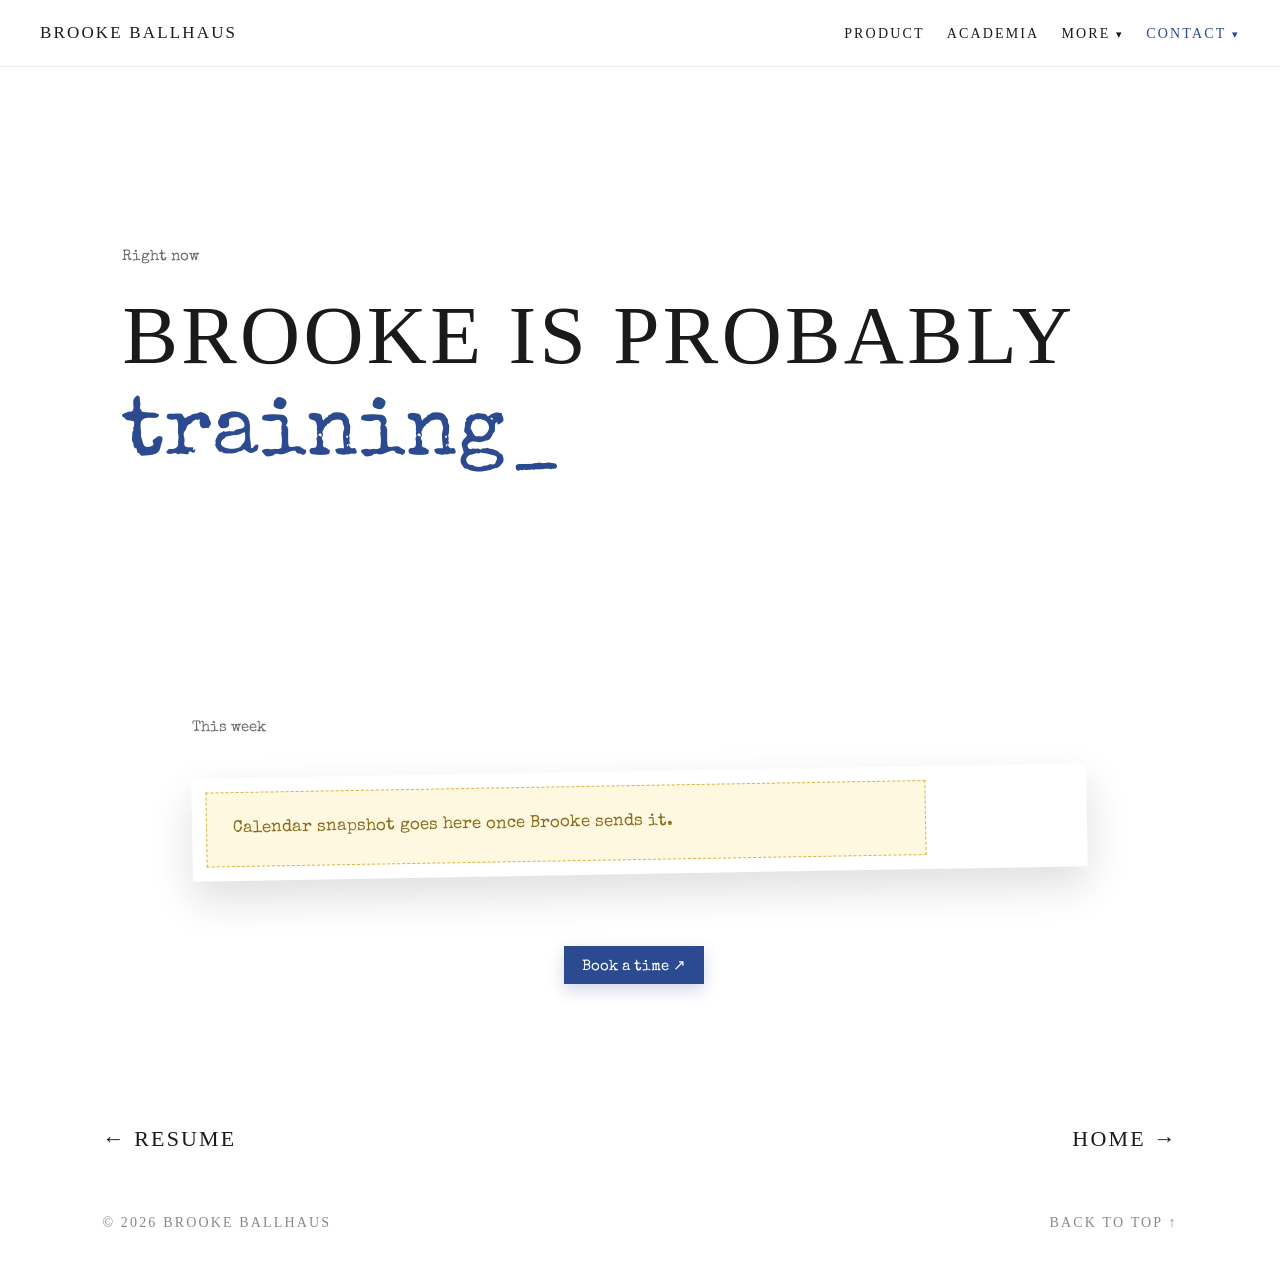
==== public/calendar.html @ f6d1af41 "Resume page in the new style; calendar page with Brooke is probably" ====
<!DOCTYPE html>
<html lang="en">
<head>
<meta charset="utf-8">
<meta name="viewport" content="width=device-width, initial-scale=1">
<title>My Calendar — Brooke Ballhaus</title>
<meta name="description" content="Find a time to meet with Brooke Ballhaus.">
<meta property="og:type" content="website">
<meta property="og:site_name" content="Brooke Ballhaus">
<meta property="og:title" content="My Calendar — Brooke Ballhaus">
<meta property="og:description" content="Find a time to meet with Brooke Ballhaus.">
<meta property="og:url" content="https://brookeballhaus.com/calendar">
<meta property="og:image" content="https://brookeballhaus.com/og-image.jpg">
<meta name="twitter:card" content="summary_large_image">
<link rel="preconnect" href="https://fonts.googleapis.com">
<link rel="preconnect" href="https://fonts.gstatic.com" crossorigin>
<link href="https://fonts.googleapis.com/css2?family=Special+Elite&display=swap" rel="stylesheet">
<link rel="icon" href="/favicon.ico" sizes="48x48">
<link rel="icon" href="/favicon.svg" type="image/svg+xml">
<link rel="apple-touch-icon" href="/apple-touch-icon.png">
<meta name="theme-color" content="#2c4a8f">
<link rel="stylesheet" href="site.css">
</head>
<body>
<header class="top bar"><a class="brand" href="index.html">Brooke Ballhaus</a><nav><a href="products.html">Product</a><a href="research.html">Academia</a><div class="dd"><button type="button" aria-expanded="false">More <span class="car">▾</span></button><div class="menu"><a href="showjumping.html">Showjumping</a><a href="polo.html">Polo</a><a href="triathlon.html">Triathlon</a><a href="thoughts.html">Thoughts</a></div></div><div class="dd"><button type="button" aria-expanded="false" aria-current="page">Contact <span class="car">▾</span></button><div class="menu"><a href="resume.html">Resume</a><a href="index.html#sing">Quick Links</a><a href="index.html#contact">Send a Note</a><a href="calendar.html" aria-current="page">My Calendar</a></div></div></nav></header>
<script>document.querySelectorAll('.top .dd>button').forEach(b=>b.addEventListener('click',e=>{const d=b.parentNode,o=!d.classList.contains('open');document.querySelectorAll('.top .dd.open').forEach(x=>{x.classList.remove('open');x.firstChild.setAttribute('aria-expanded','false')});if(o){d.classList.add('open');b.setAttribute('aria-expanded','true')}e.stopPropagation()}));document.addEventListener('click',()=>document.querySelectorAll('.top .dd.open').forEach(x=>{x.classList.remove('open');x.firstChild.setAttribute('aria-expanded','false')}));document.querySelectorAll('.top .menu a').forEach(a=>a.addEventListener('click',()=>{const d=a.closest('.dd');d&&d.classList.remove('open')}))</script>
<section class="probably"><p class="label">Right now</p><h1>Brooke is probably<br><span class="doing" data-words="training|riding|teaching CS|working on big problems|working on small problems|playing piano|doing yoga|riding her bike|running|swimming|showjumping|playing polo|building Rooted">training</span><span class="caret">_</span></h1></section>
<section class="calwrap"><p class="label">This week</p><figure class="calsnap"><p class="todo">Calendar snapshot goes here once Brooke sends it.</p></figure><p class="cv-dl"><a class="btn" href="mailto:ballhaus@stanford.edu?subject=Finding%20a%20time%20to%20meet">Book a time ↗</a></p></section>
<script>(()=>{const el=document.querySelector('.doing');if(!el)return;const W=el.dataset.words.split('|');let i=0;
if(matchMedia('(prefers-reduced-motion: reduce)').matches)return;
const sleep=t=>new Promise(r=>setTimeout(r,t));
(async()=>{for(;;){await sleep(1600);let w=el.textContent;while(w.length){w=w.slice(0,-1);el.textContent=w;await sleep(35)}i=(i+1)%W.length;const n=W[i];for(let k=1;k<=n.length;k++){el.textContent=n.slice(0,k);await sleep(70)}}})()})()</script>
<nav class="pager"><a href="resume.html">← Resume</a><a href="index.html">Home →</a></nav>
<footer><span>© 2026 Brooke Ballhaus</span><a href="#">Back to top ↑</a></footer>
<script src="page.js"></script>
</body>
</html>
---- public/site.css ----
/* 2026-11-19 redesign: white, Times New Roman, typewriter notes and captions, polaroids */
*{box-sizing:border-box;margin:0}
:root{--ink:#1a1a1a;--muted:#6b6b6b;--accent:#2c4a8f;--type:"Special Elite","Courier New",monospace;--serif:"Times New Roman",Times,serif}
body{background:#fff;color:var(--ink);font:18px/1.55 var(--serif);overflow-x:hidden}
a{color:inherit;text-decoration:none}
img{display:block}
.top{position:fixed;inset:0 0 auto;display:flex;justify-content:space-between;align-items:baseline;gap:24px;padding:22px 40px;z-index:30;background:linear-gradient(#fff 60%,rgba(255,255,255,0));font-size:17px}
.top nav{display:flex;gap:22px;flex-wrap:wrap;justify-content:flex-end}
.top nav a{position:relative}
.top nav a[aria-current]::after,.top nav a:hover::after{content:"";position:absolute;left:0;right:0;bottom:-2px;height:1px;background:currentColor}
.brand{font-size:20px}

/* polaroid */
.pol{background:#fff;padding:12px 12px 46px;box-shadow:0 18px 40px rgba(26,26,26,.18),0 2px 6px rgba(26,26,26,.08);position:relative}
.pol img{width:100%;height:auto;aspect-ratio:4/5;object-fit:cover}
.pol figcaption{position:absolute;left:0;right:0;bottom:14px;text-align:center;font:15px var(--type);color:#333}

/* page hero: the polaroid spins in and the title slams down */
.hero{min-height:88vh;display:grid;grid-template-columns:minmax(220px,340px) 1fr;gap:6vw;align-items:center;padding:120px 8vw 40px}
.hero .pol{width:min(100%,50vh);justify-self:center;transform:translate(-80vw,-20vh) rotate(-720deg) scale(.4);opacity:0}
.hero.go .pol{animation:spin 1.2s cubic-bezier(.2,.75,.25,1) forwards}
@keyframes spin{0%{opacity:1;transform:translate(-80vw,-20vh) rotate(-720deg) scale(.4)}60%{transform:translate(-6vw,4vh) rotate(-60deg) scale(.95)}100%{opacity:1;transform:rotate(var(--r,-4deg))}}
.hero h1{font:400 clamp(64px,10vw,160px)/.92 var(--serif);letter-spacing:-.025em;opacity:0;transform-origin:20% 100%}
.hero.go h1{animation:slam .55s cubic-bezier(.3,1.6,.5,1) 1.05s forwards}
@keyframes slam{0%{opacity:0;transform:translateY(-50vh) scale(2.2)}60%{opacity:1;transform:translateY(0) scale(.95)}80%{transform:scale(1.03)}100%{opacity:1;transform:none}}
.hero .intro{margin-top:26px;max-width:560px;font-size:21px;opacity:0;transition:opacity .8s 1.7s}
.hero.go .intro{opacity:1}
.shake{animation:shake .35s linear}
@keyframes shake{20%{transform:translate(-6px,4px)}40%{transform:translate(5px,-3px)}60%{transform:translate(-3px,2px)}80%{transform:translate(2px,-1px)}}

/* entries: each one tosses its polaroid in as you scroll */
.entries{padding:4vh 8vw 10vh;max-width:1240px;margin:0 auto}
.label{font:15px var(--type);color:var(--muted);text-transform:uppercase;letter-spacing:.08em;margin:10vh 0 4vh}
.entry{display:grid;grid-template-columns:230px 1fr;gap:5vw;align-items:center;padding:6vh 0}
.entry:nth-child(even of .entry){grid-template-columns:1fr 230px}
.entry:nth-child(even of .entry) .pol{order:2}
.entry .pol{will-change:transform}
.entry h2{font:400 clamp(34px,3.6vw,54px)/1.05 var(--serif);margin-bottom:12px}
.entry h2 a:hover{color:var(--accent)}
.entry p{font-size:19px;max-width:620px}
.entry .meta{font:14px var(--type);color:var(--muted);margin-bottom:8px}
.links,.tags{list-style:none;padding:0;display:flex;flex-wrap:wrap;gap:8px 18px;margin-top:14px}
.links a{font:15px var(--type);border-bottom:1px solid currentColor}
.links a:hover{color:var(--accent)}
.tags li{font:13px var(--type);color:var(--muted)}
.tags li::before{content:"#"}
.entry .txt{will-change:transform,opacity}
.plain{padding:0 8vw 6vh;max-width:1240px;margin:0 auto}
.plain ul{list-style:none;padding:0;columns:2;column-gap:5vw}
.plain li{padding:8px 0;break-inside:avoid}
.plain li span{font:13px var(--type);color:var(--muted);margin-left:8px}
.todo{font:17px/1.7 var(--type);color:#8a6d1f;background:#fff8e1;border:1px dashed #d9b44a;padding:22px 26px;max-width:720px}

.pager{display:flex;justify-content:space-between;padding:8vh 8vw 4vh;font-size:22px}
.pager a:hover{color:var(--accent)}
footer{padding:20px 8vw 40px;color:#888;font-size:14px;display:flex;justify-content:space-between}

@media (max-width:760px){
 .top{padding:16px 20px;flex-direction:column;gap:6px}.top nav{gap:14px;justify-content:flex-start;font-size:15px}
 .hero{grid-template-columns:1fr;padding-top:140px}.hero .pol{width:min(70vw,300px)}
 .entry,.entry:nth-child(even of .entry){grid-template-columns:1fr}.entry:nth-child(even of .entry) .pol{order:0}.entry .pol{width:min(70vw,280px)}
 .plain ul{columns:1}}
@media (prefers-reduced-motion:reduce){.hero .pol,.hero h1,.hero .intro{animation:none!important;opacity:1;transform:rotate(-3deg)}.hero h1{transform:none}}

/* 2026-11-19: spaced capitals everywhere (typewriter bits stay as they are) */
body{text-transform:uppercase;letter-spacing:.12em}
.hero h1,.entry h2{letter-spacing:.04em}
.pol figcaption,.label,.meta,.links a,.tags li,.todo{text-transform:none;letter-spacing:normal}
.top{font-size:14px}.top nav{gap:18px}.brand{font-size:17px;white-space:nowrap}
.hero h1{font-size:clamp(52px,7.5vw,120px)}
.entry h2{font-size:clamp(26px,2.6vw,40px)}
.entry p,.hero .intro{font-size:16px}
/* no top bar: just the name in the corner */
.top{right:auto;background:none;padding:22px 40px}
/* graduate coursework laid out like a transcript */
.transcript{max-width:820px;background:#fff;border:1px solid #d8d8d8;box-shadow:0 10px 30px rgba(26,26,26,.06);padding:28px 32px;font:15px/1.5 var(--type);text-transform:none;letter-spacing:normal}
.tx-head{display:flex;flex-direction:column;align-items:center;gap:2px;padding-bottom:16px;margin-bottom:12px;border-bottom:2px solid var(--ink);text-transform:uppercase;letter-spacing:.08em}
.tx-head span:first-child{font-size:18px}
.transcript table{width:100%;border-collapse:collapse}
.transcript th{text-align:left;font-weight:normal;text-transform:uppercase;letter-spacing:.08em;font-size:12px;color:var(--muted);border-bottom:1px solid #bbb;padding:6px 8px}
.transcript td{padding:7px 8px;border-bottom:1px dotted #ccc;vertical-align:top}
.transcript td:first-child{white-space:nowrap;width:120px}
.tx-term{display:flex;justify-content:space-between;align-items:baseline;margin:22px 0 4px}
.tx-term h3{font:15px var(--type);text-transform:uppercase;letter-spacing:.1em;text-align:center;flex:1}
.tx-note{font-size:12px;color:var(--muted);text-transform:uppercase;letter-spacing:.08em}
.transcript td:first-child{width:110px}.transcript .subj{display:inline-block;width:56px}
.transcript td:nth-child(2){width:56px;color:var(--muted)}
.transcript .u{text-align:right;width:64px}
.transcript .instr{display:block;font-size:13px;color:var(--muted);margin-top:2px}
.transcript table{margin-top:6px}.transcript .u{width:110px}
.tx-gap{margin-top:56px}
.transcript td:nth-child(2){width:auto;color:inherit}.transcript td:first-child{width:110px}
.pols .pol{padding:10px 10px 34px}.pols .pol img{aspect-ratio:1/1;object-fit:cover}
/* showjumping: one recap per show, three polaroids fanned beside it */
.shows{padding:4vh 6vw 10vh;max-width:1240px;margin:0 auto}
.show{display:grid;grid-template-columns:1fr 1.1fr;gap:5vw;align-items:center;padding:8vh 0}
.show:nth-child(even) .pols{order:-1}
.show h2{font:400 clamp(26px,2.6vw,40px)/1.1 var(--serif);letter-spacing:.04em;margin-bottom:6px}
.show .meta{font:14px var(--type);color:var(--muted);margin-bottom:8px;text-transform:none;letter-spacing:normal}
.show .with{font:15px var(--type);text-transform:none;letter-spacing:normal;color:var(--muted);margin-bottom:14px}
.show .results{list-style:none;margin:0 0 16px;padding:0}
.show .results li{padding:6px 0 6px 26px;position:relative;font-size:16px;border-bottom:1px dotted #ccc}
.show .results li:before{content:"";position:absolute;left:4px;top:13px;width:9px;height:9px;border-radius:50%;background:var(--accent)}
.show p{font-size:16px;max-width:560px}
.show .src{margin-top:12px;font-size:13px;color:var(--muted)}
.show .src a,.shows .more a{color:var(--accent)}
.pols{position:relative;height:clamp(300px,34vw,440px)}
.pols .pol{position:absolute;width:50%;padding:10px 10px 34px;will-change:transform}
.pols .pol img{width:100%;height:auto;aspect-ratio:1/1;object-fit:cover;display:block}
.pols .pol:nth-child(1){left:0;top:8%;z-index:1}
.pols .pol:nth-child(2){left:25%;top:0;z-index:2}
.pols .pol:nth-child(3){left:50%;top:16%;z-index:3}
.shows .more{text-align:center;margin-top:4vh}
@media(max-width:800px){.show{grid-template-columns:1fr}.show:nth-child(even) .pols{order:0}.pols{height:62vw}}
/* showjumping v2: photos sit side by side under the recap, no overlap */
.show{grid-template-columns:1fr;gap:4vh}
.show:nth-child(even) .pols{order:0}
.pols{height:auto;display:grid;grid-template-columns:repeat(3,1fr);gap:clamp(16px,3vw,40px);align-items:start}
.pols .pol{position:relative;width:auto;left:auto!important;top:auto!important}
.pols .pol:nth-child(2){margin-top:18px}
@media(max-width:800px){.pols{height:auto;gap:12px}.pols .pol{padding:6px 6px 22px}.pols .pol:nth-child(2){margin-top:8px}}
/* showjumping: Stanford IHSA season block */
.ihsa{max-width:820px;margin:4vh 0 6vh;background:#fff;border:1px solid #d8d8d8;box-shadow:0 10px 30px rgba(26,26,26,.06);padding:28px 32px}
.ihsa .label{margin-bottom:8px}
.ihsa-intro{font-size:16px;margin-bottom:14px}
.ihsa-list{list-style:none;margin:0;padding:0}
.ihsa-list li{display:grid;grid-template-columns:150px 1fr;gap:16px;padding:12px 0;border-bottom:1px dotted #ccc}
.ihsa-list .when{font:14px var(--type);color:var(--muted);text-transform:none;letter-spacing:normal}
.ihsa-list b{display:block;font-weight:400;font-size:17px;margin-bottom:2px}
.ihsa-list .what{font-size:15px}
.ihsa .src{margin-top:12px;font-size:13px}.ihsa .src a{color:var(--accent)}
@media(max-width:700px){.ihsa{padding:20px}.ihsa-list li{grid-template-columns:1fr;gap:4px}}
.ihsa .label{margin-top:0}
.ihsa{margin:10vh auto 6vh}
.ihsa{max-width:1100px}
.ihsa-list{max-width:760px}
.ihsa-pols{grid-template-columns:repeat(5,1fr);gap:clamp(10px,2vw,24px);margin-top:28px}
.ihsa-pols .pol{padding:8px 8px 26px}
.ihsa-pols .pol img{aspect-ratio:4/5}
@media(max-width:800px){.ihsa-pols{grid-template-columns:repeat(2,1fr)}}
.ihsa-pols .pol{transform:rotate(var(--r))}
.ihsa-pols .pol:nth-child(1) img{object-position:62% 50%}.ihsa-pols .pol:nth-child(2) img{object-position:35% 50%}
.ihsa-title{font:400 clamp(24px,2.4vw,36px)/1.15 var(--serif);letter-spacing:.04em;margin:0 0 16px;max-width:900px}
/* triathlon: race card with results and splits */
.race{max-width:980px;margin:4vh auto 8vh;background:#fff;border:1px solid #d8d8d8;box-shadow:0 10px 30px rgba(26,26,26,.06);padding:32px 36px}
.race h2{font:400 clamp(26px,2.6vw,40px)/1.1 var(--serif);letter-spacing:.04em;margin:4px 0 6px}
.race .meta,.race .with{font:14px var(--type);color:var(--muted);text-transform:none;letter-spacing:normal}
.race .with{margin-bottom:18px}
.race-grid{display:grid;grid-template-columns:1fr 1.2fr;gap:4vw;align-items:start}
.race .results{list-style:none;margin:0;padding:0}
.race .results li{padding:8px 0 8px 26px;position:relative;font-size:17px;border-bottom:1px dotted #ccc}
.race .results li:before{content:"";position:absolute;left:4px;top:15px;width:9px;height:9px;border-radius:50%;background:var(--accent)}
.splits{width:100%;border-collapse:collapse;font:15px var(--type);text-transform:none;letter-spacing:normal}
.splits td{padding:8px 6px;border-bottom:1px dotted #ccc}
.splits td:first-child{text-transform:uppercase;letter-spacing:.08em;font-family:var(--serif)}
.splits .t{text-align:right;font-variant-numeric:tabular-nums}
.splits .n{color:var(--muted);text-align:right;font-size:13px}
.splits .tot td{border-top:2px solid var(--ink);border-bottom:none;font-size:17px}
@media(max-width:760px){.race{padding:22px}.race-grid{grid-template-columns:1fr}}
/* triathlon: the path to upcoming races */
.tpath{max-width:980px;margin:2vh auto 2vh;padding:0 6vw}
.tpath ol{list-style:none;margin:18px 0 0;padding:0;display:grid;grid-template-columns:repeat(3,1fr);position:relative}
.tpath ol:before{content:"";position:absolute;left:calc(100%/6);right:calc(100%/6);top:11px;border-top:3px dashed var(--accent);opacity:.55}
.tpath li{position:relative;text-align:center;padding:0 10px}
.tpath .dot{display:block;width:24px;height:24px;margin:0 auto 14px;border-radius:50%;border:3px solid var(--accent);background:#fff;position:relative;z-index:1}
.tpath .done .dot{background:var(--accent)}
.tpath .next .dot{animation:tpulse 2.4s ease-in-out infinite}
.tpath li:nth-child(3) .dot{animation-delay:.6s}
@keyframes tpulse{0%,100%{box-shadow:0 0 0 0 rgba(44,74,143,.35)}50%{box-shadow:0 0 0 10px rgba(44,74,143,0)}}
.tpath .when{display:block;font:13px var(--type);color:var(--muted);text-transform:none;letter-spacing:normal;margin-bottom:4px}
.tpath b{display:block;font-weight:400;font-size:17px;margin-bottom:4px}
.tpath .d{display:block;font:13px var(--type);color:var(--muted);text-transform:none;letter-spacing:normal}
@media(max-width:700px){.tpath ol{grid-template-columns:1fr;gap:26px}.tpath ol:before{left:11px;right:auto;top:12px;bottom:12px;border-top:none;border-left:3px dashed var(--accent)}.tpath li{text-align:left;padding-left:42px}.tpath .dot{position:absolute;left:0;top:0;margin:0}}
@media(prefers-reduced-motion:reduce){.tpath .next .dot{animation:none}}
@media(max-width:700px){.tpath ol:before{bottom:auto;height:calc(100% - 60px)}}
.race-pols{margin-top:30px}
.race-pols .pol{transform:rotate(var(--r));padding:10px 10px 38px}
.race-pols .pol figcaption{bottom:10px}
.race-pols .pol{padding:10px 10px 30px}
/* header bar: white, full width, nav on the right */
.top.bar{right:0;left:0;background:#fff;box-shadow:0 1px 0 rgba(26,26,26,.08);padding:20px 40px;align-items:baseline}
.top.bar nav{display:flex;gap:22px;flex-wrap:wrap;justify-content:flex-end;font-size:14px}
.top.bar nav a:hover,.top.bar nav a[aria-current]{color:var(--accent)}
@media(max-width:760px){.top.bar{padding:14px 18px;flex-direction:column;gap:6px}.top.bar nav{gap:12px;justify-content:flex-start;font-size:12px}}

/* header dropdowns */
.top.bar nav{display:flex;align-items:baseline}
.top .dd{position:relative}
.top .dd>button{font:inherit;color:inherit;text-transform:inherit;letter-spacing:inherit;background:none;border:0;padding:0;cursor:pointer}
.top .dd>button .car{font-size:.8em}
.top .dd>button:hover,.top .dd>button[aria-current]{color:var(--accent)}
.top .menu{display:none;position:absolute;right:-14px;top:100%;padding:14px 0 8px;min-width:180px;background:#fff;box-shadow:0 14px 30px rgba(26,26,26,.12);border:1px solid rgba(26,26,26,.08);z-index:40}
.top .menu a{display:block;padding:8px 18px;white-space:nowrap}
.top .menu a:hover,.top .menu a[aria-current]{color:var(--accent)}
.top .menu a::after{display:none!important}
@media(hover:hover){.top .dd:hover .menu{display:block}}
.top .dd.open .menu,.top .dd:focus-within .menu{display:block}
@media(max-width:760px){.top .menu{left:-10px;right:auto}}
/* 2026-11-19: resume page in the new style */
.btn{display:inline-block;font:15px var(--type);text-transform:none;letter-spacing:normal;background:var(--accent);color:#fff;padding:10px 18px;margin:0 12px 12px 0;box-shadow:0 6px 16px rgba(44,74,143,.22);transition:transform .15s}
.btn:hover{transform:translateY(-2px) rotate(-1deg)}
.btn.ghost{background:#fff;color:var(--accent);border:1px solid var(--accent);box-shadow:none}
.cv-cta{display:block;margin-top:26px}
.cvwrap{padding:0 8vw 6vh;max-width:1100px;margin:0 auto}
.cv-row{display:grid;grid-template-columns:170px 1fr;gap:4vw;padding:26px 0;border-top:1px dotted #ccc}
.cv-when{font:14px/1.5 var(--type);color:var(--muted);text-transform:none;letter-spacing:normal}
.cv-row h3{font:400 22px/1.2 var(--serif);letter-spacing:.06em}
.cv-row h3 a:hover{color:var(--accent)}
.cv-role{font:15px var(--type);color:var(--accent);text-transform:none;letter-spacing:normal;margin:4px 0 10px}
.cv-row ul{padding-left:18px}
.cv-row li,.cv-row div>p:not(.cv-role){text-transform:none;letter-spacing:normal;font-size:17px;line-height:1.55;margin:4px 0;max-width:720px}
.cv-row b{font-weight:400;color:var(--accent)}
.cv-skills{display:grid;grid-template-columns:170px 1fr;gap:14px 4vw}
.cv-skills dt{font:14px var(--type);color:var(--muted);text-transform:none;letter-spacing:normal}
.cv-skills dd{margin:0;text-transform:none;letter-spacing:normal;font-size:17px}
.cv-dl{margin-top:8vh;text-align:center}
@media(max-width:760px){.cv-row,.cv-skills{grid-template-columns:1fr;gap:6px}}
/* calendar page */
.probably{min-height:70vh;display:flex;flex-direction:column;justify-content:center;padding:140px 8vw 40px;max-width:1240px;margin:0 auto}
.probably .label{margin:0 0 3vh}
.probably h1{font:400 clamp(40px,6.5vw,104px)/1.08 var(--serif);letter-spacing:.04em}
.probably .doing{font-family:var(--type);text-transform:none;letter-spacing:0;color:var(--accent)}
.probably .caret{font-family:var(--type);color:var(--accent);animation:blink 1s steps(1) infinite}
@keyframes blink{50%{opacity:0}}
.calwrap{padding:0 8vw 6vh;max-width:1100px;margin:0 auto}
.calsnap{background:#fff;padding:14px;box-shadow:0 18px 40px rgba(26,26,26,.14);transform:rotate(-1deg)}
.calsnap img{width:100%;height:auto}
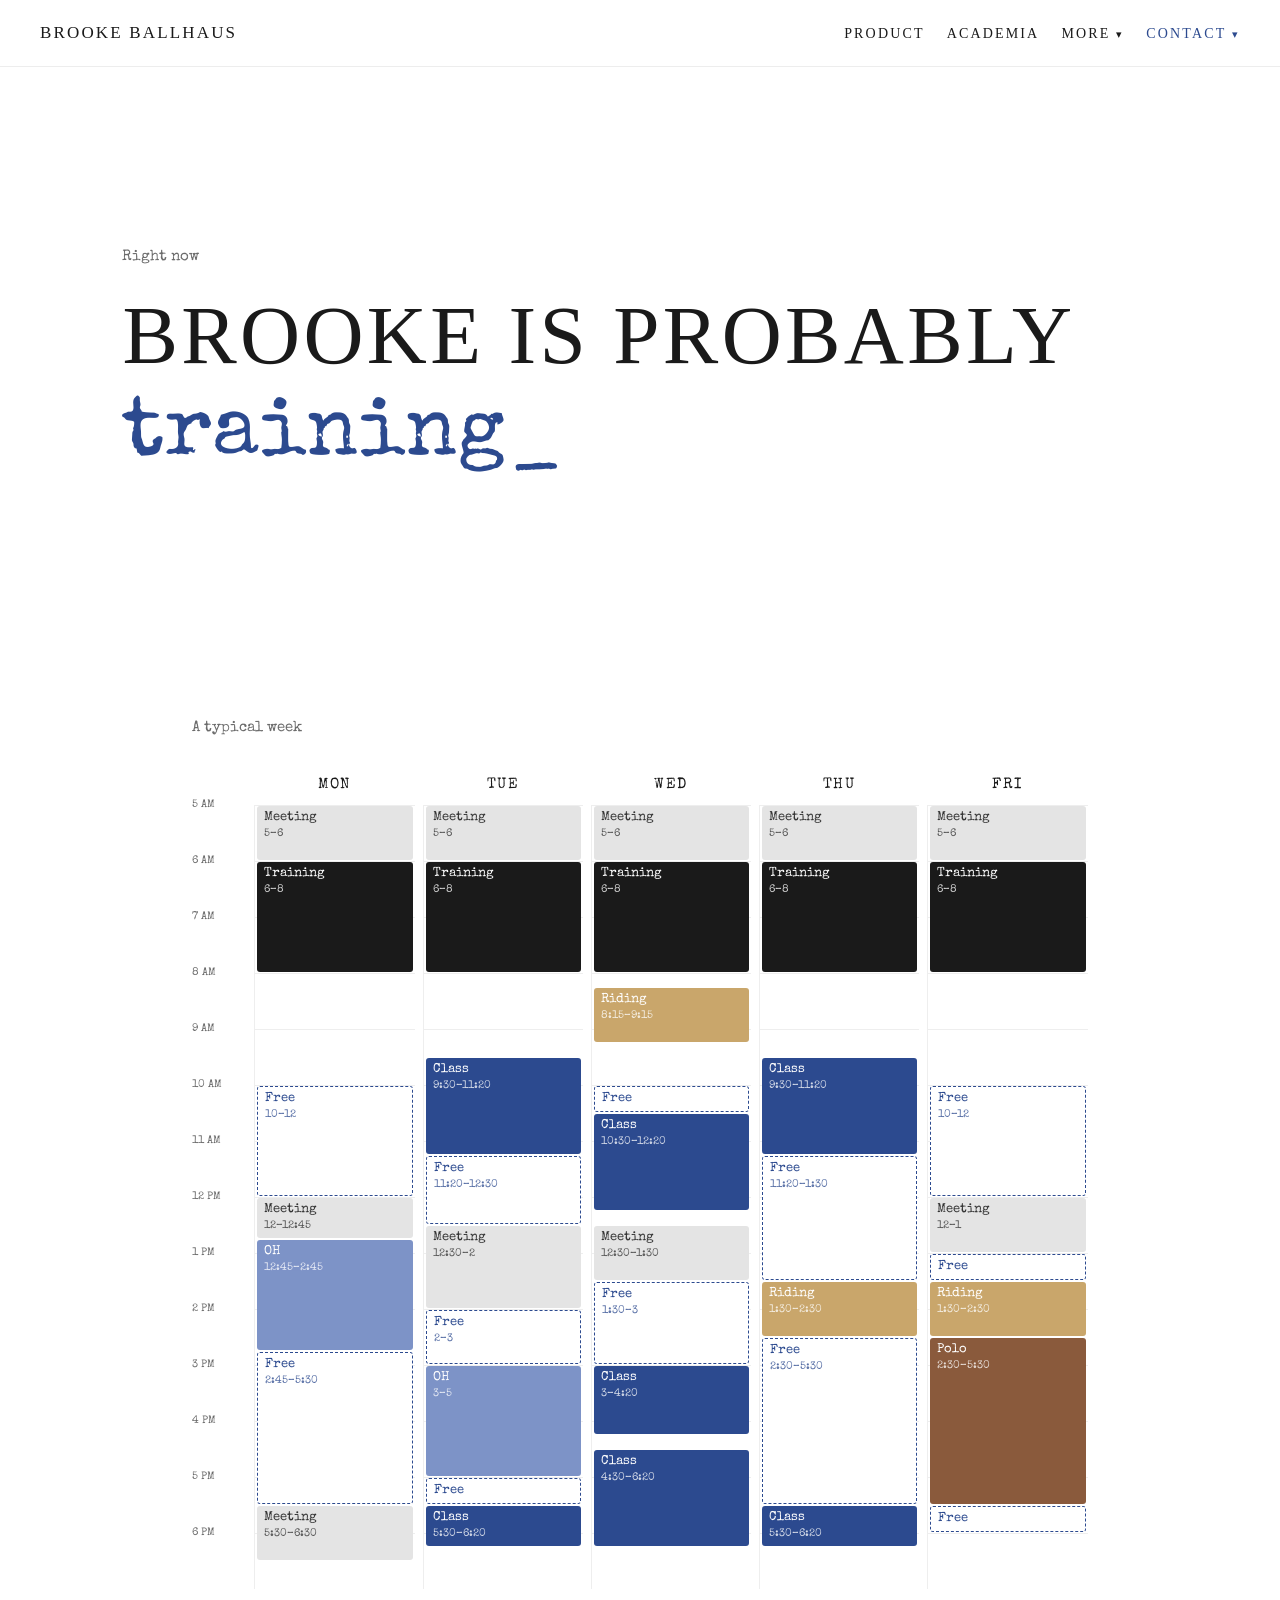
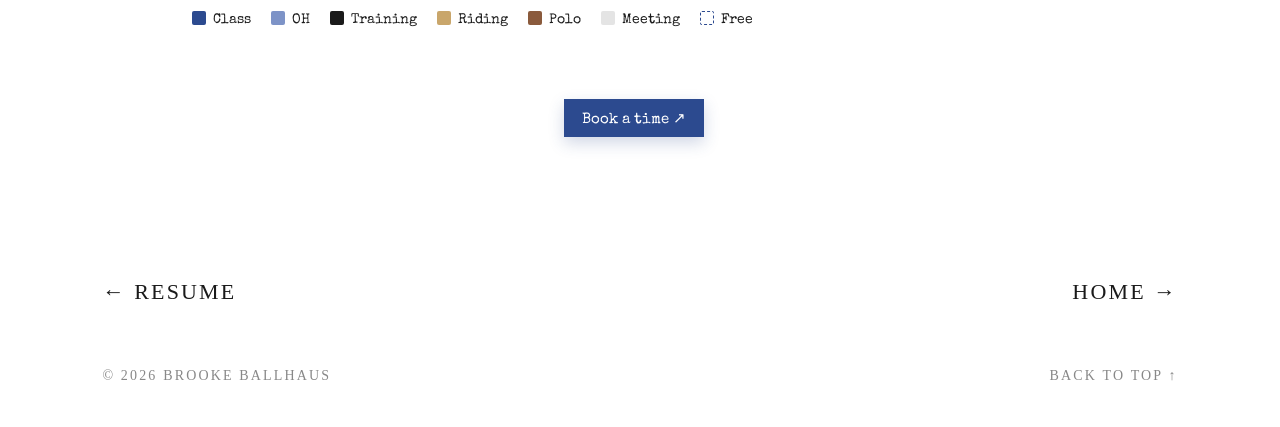
==== commit 0161ada0: "Calendar: typical week grid" ====
--- a/public/calendar.html
+++ b/public/calendar.html
@@ -25,7 +25,7 @@
 <header class="top bar"><a class="brand" href="index.html">Brooke Ballhaus</a><nav><a href="products.html">Product</a><a href="research.html">Academia</a><div class="dd"><button type="button" aria-expanded="false">More <span class="car">▾</span></button><div class="menu"><a href="showjumping.html">Showjumping</a><a href="polo.html">Polo</a><a href="triathlon.html">Triathlon</a><a href="thoughts.html">Thoughts</a></div></div><div class="dd"><button type="button" aria-expanded="false" aria-current="page">Contact <span class="car">▾</span></button><div class="menu"><a href="resume.html">Resume</a><a href="index.html#sing">Quick Links</a><a href="index.html#contact">Send a Note</a><a href="calendar.html" aria-current="page">My Calendar</a></div></div></nav></header>
 <script>document.querySelectorAll('.top .dd>button').forEach(b=>b.addEventListener('click',e=>{const d=b.parentNode,o=!d.classList.contains('open');document.querySelectorAll('.top .dd.open').forEach(x=>{x.classList.remove('open');x.firstChild.setAttribute('aria-expanded','false')});if(o){d.classList.add('open');b.setAttribute('aria-expanded','true')}e.stopPropagation()}));document.addEventListener('click',()=>document.querySelectorAll('.top .dd.open').forEach(x=>{x.classList.remove('open');x.firstChild.setAttribute('aria-expanded','false')}));document.querySelectorAll('.top .menu a').forEach(a=>a.addEventListener('click',()=>{const d=a.closest('.dd');d&&d.classList.remove('open')}))</script>
 <section class="probably"><p class="label">Right now</p><h1>Brooke is probably<br><span class="doing" data-words="training|riding|teaching CS|working on big problems|working on small problems|playing piano|doing yoga|riding her bike|running|swimming|showjumping|playing polo|building Rooted">training</span><span class="caret">_</span></h1></section>
-<section class="calwrap"><p class="label">This week</p><figure class="calsnap"><p class="todo">Calendar snapshot goes here once Brooke sends it.</p></figure><p class="cv-dl"><a class="btn" href="mailto:ballhaus@stanford.edu?subject=Finding%20a%20time%20to%20meet">Book a time ↗</a></p></section>
+<section class="calwrap"><p class="label">A typical week</p><div class="wk" style="--rows:56"><div class="wk-hrs"><span style="grid-row:1">5 AM</span><span style="grid-row:5">6 AM</span><span style="grid-row:9">7 AM</span><span style="grid-row:13">8 AM</span><span style="grid-row:17">9 AM</span><span style="grid-row:21">10 AM</span><span style="grid-row:25">11 AM</span><span style="grid-row:29">12 PM</span><span style="grid-row:33">1 PM</span><span style="grid-row:37">2 PM</span><span style="grid-row:41">3 PM</span><span style="grid-row:45">4 PM</span><span style="grid-row:49">5 PM</span><span style="grid-row:53">6 PM</span></div><div class="wk-day"><p class="wk-dn">Mon</p><div class="wk-col"><div class="ev ev-meeting" style="grid-row:1/5"><b>Meeting</b><span>5–6</span></div><div class="ev ev-training" style="grid-row:5/13"><b>Training</b><span>6–8</span></div><div class="ev ev-free" style="grid-row:21/29"><b>Free</b><span>10–12</span></div><div class="ev ev-meeting" style="grid-row:29/32"><b>Meeting</b><span>12–12:45</span></div><div class="ev ev-oh" style="grid-row:32/40"><b>OH</b><span>12:45–2:45</span></div><div class="ev ev-free" style="grid-row:40/51"><b>Free</b><span>2:45–5:30</span></div><div class="ev ev-meeting" style="grid-row:51/55"><b>Meeting</b><span>5:30–6:30</span></div></div></div><div class="wk-day"><p class="wk-dn">Tue</p><div class="wk-col"><div class="ev ev-meeting" style="grid-row:1/5"><b>Meeting</b><span>5–6</span></div><div class="ev ev-training" style="grid-row:5/13"><b>Training</b><span>6–8</span></div><div class="ev ev-class" style="grid-row:19/26"><b>Class</b><span>9:30–11:20</span></div><div class="ev ev-free" style="grid-row:26/31"><b>Free</b><span>11:20–12:30</span></div><div class="ev ev-meeting" style="grid-row:31/37"><b>Meeting</b><span>12:30–2</span></div><div class="ev ev-free" style="grid-row:37/41"><b>Free</b><span>2–3</span></div><div class="ev ev-oh" style="grid-row:41/49"><b>OH</b><span>3–5</span></div><div class="ev ev-free short" style="grid-row:49/51"><b>Free</b><span>5–5:30</span></div><div class="ev ev-class" style="grid-row:51/54"><b>Class</b><span>5:30–6:20</span></div></div></div><div class="wk-day"><p class="wk-dn">Wed</p><div class="wk-col"><div class="ev ev-meeting" style="grid-row:1/5"><b>Meeting</b><span>5–6</span></div><div class="ev ev-training" style="grid-row:5/13"><b>Training</b><span>6–8</span></div><div class="ev ev-riding" style="grid-row:14/18"><b>Riding</b><span>8:15–9:15</span></div><div class="ev ev-free short" style="grid-row:21/23"><b>Free</b><span>10–10:30</span></div><div class="ev ev-class" style="grid-row:23/30"><b>Class</b><span>10:30–12:20</span></div><div class="ev ev-meeting" style="grid-row:31/35"><b>Meeting</b><span>12:30–1:30</span></div><div class="ev ev-free" style="grid-row:35/41"><b>Free</b><span>1:30–3</span></div><div class="ev ev-class" style="grid-row:41/46"><b>Class</b><span>3–4:20</span></div><div class="ev ev-class" style="grid-row:47/54"><b>Class</b><span>4:30–6:20</span></div></div></div><div class="wk-day"><p class="wk-dn">Thu</p><div class="wk-col"><div class="ev ev-meeting" style="grid-row:1/5"><b>Meeting</b><span>5–6</span></div><div class="ev ev-training" style="grid-row:5/13"><b>Training</b><span>6–8</span></div><div class="ev ev-class" style="grid-row:19/26"><b>Class</b><span>9:30–11:20</span></div><div class="ev ev-free" style="grid-row:26/35"><b>Free</b><span>11:20–1:30</span></div><div class="ev ev-riding" style="grid-row:35/39"><b>Riding</b><span>1:30–2:30</span></div><div class="ev ev-free" style="grid-row:39/51"><b>Free</b><span>2:30–5:30</span></div><div class="ev ev-class" style="grid-row:51/54"><b>Class</b><span>5:30–6:20</span></div></div></div><div class="wk-day"><p class="wk-dn">Fri</p><div class="wk-col"><div class="ev ev-meeting" style="grid-row:1/5"><b>Meeting</b><span>5–6</span></div><div class="ev ev-training" style="grid-row:5/13"><b>Training</b><span>6–8</span></div><div class="ev ev-free" style="grid-row:21/29"><b>Free</b><span>10–12</span></div><div class="ev ev-meeting" style="grid-row:29/33"><b>Meeting</b><span>12–1</span></div><div class="ev ev-free short" style="grid-row:33/35"><b>Free</b><span>1–1:30</span></div><div class="ev ev-riding" style="grid-row:35/39"><b>Riding</b><span>1:30–2:30</span></div><div class="ev ev-polo" style="grid-row:39/51"><b>Polo</b><span>2:30–5:30</span></div><div class="ev ev-free short" style="grid-row:51/53"><b>Free</b><span>5:30–6</span></div></div></div></div><ul class="wk-key"><li><i class="ev-class"></i>Class</li><li><i class="ev-oh"></i>OH</li><li><i class="ev-training"></i>Training</li><li><i class="ev-riding"></i>Riding</li><li><i class="ev-polo"></i>Polo</li><li><i class="ev-meeting"></i>Meeting</li><li><i class="ev-free"></i>Free</li></ul><p class="cv-dl"><a class="btn" href="mailto:ballhaus@stanford.edu?subject=Finding%20a%20time%20to%20meet">Book a time ↗</a></p></section>
 <script>(()=>{const el=document.querySelector('.doing');if(!el)return;const W=el.dataset.words.split('|');let i=0;
 if(matchMedia('(prefers-reduced-motion: reduce)').matches)return;
 const sleep=t=>new Promise(r=>setTimeout(r,t));
--- a/public/site.css
+++ b/public/site.css
@@ -225,3 +225,23 @@
 .calwrap{padding:0 8vw 6vh;max-width:1100px;margin:0 auto}
 .calsnap{background:#fff;padding:14px;box-shadow:0 18px 40px rgba(26,26,26,.14);transform:rotate(-1deg)}
 .calsnap img{width:100%;height:auto}
+/* calendar week grid */
+.wk{display:grid;grid-template-columns:54px repeat(5,1fr);gap:0 8px;text-transform:none;letter-spacing:normal}
+.wk-hrs{display:grid;grid-template-rows:repeat(var(--rows),14px);padding-top:34px;font:11px var(--type);color:var(--muted)}
+.wk-hrs span{transform:translateY(-6px)}
+.wk-dn{font:15px var(--type);text-align:center;height:34px;line-height:28px;text-transform:uppercase;letter-spacing:.1em}
+.wk-col{display:grid;grid-template-rows:repeat(var(--rows),14px);background:repeating-linear-gradient(#fff 0 55px,#eee 55px 56px);border-left:1px solid #eee}
+.ev{margin:1px 2px;padding:4px 7px;overflow:hidden;font:12px/1.3 var(--type);border-radius:3px;display:flex;flex-direction:column}
+.ev b{font-weight:400;font-size:13px}.ev span{opacity:.8;font-size:11px}
+.ev-class{background:var(--accent);color:#fff}
+.ev-oh{background:#7d93c7;color:#fff}
+.ev-training{background:#1a1a1a;color:#fff}
+.ev-riding{background:#c9a66b;color:#fff}
+.ev-polo{background:#8a5a3c;color:#fff}
+.ev-meeting{background:#e4e4e4;color:#333}
+.ev-free{background:#fff;color:var(--accent);border:1.5px dashed var(--accent)}
+.wk-key{list-style:none;padding:0;display:flex;flex-wrap:wrap;gap:8px 20px;margin-top:22px;font:14px var(--type);text-transform:none;letter-spacing:normal}
+.wk-key i{display:inline-block;width:14px;height:14px;margin-right:7px;vertical-align:-2px;border-radius:2px}
+@media(max-width:760px){.wk{grid-template-columns:34px repeat(5,1fr);gap:0 3px}.ev{padding:2px 3px}.ev span{display:none}.ev b{font-size:10px}}
+.wk-col{background:linear-gradient(#eee 1px,transparent 1px) 0 0/100% 56px}
+.ev.short{flex-direction:row;gap:6px;align-items:center;padding-top:1px;padding-bottom:1px}.ev.short span{display:none}
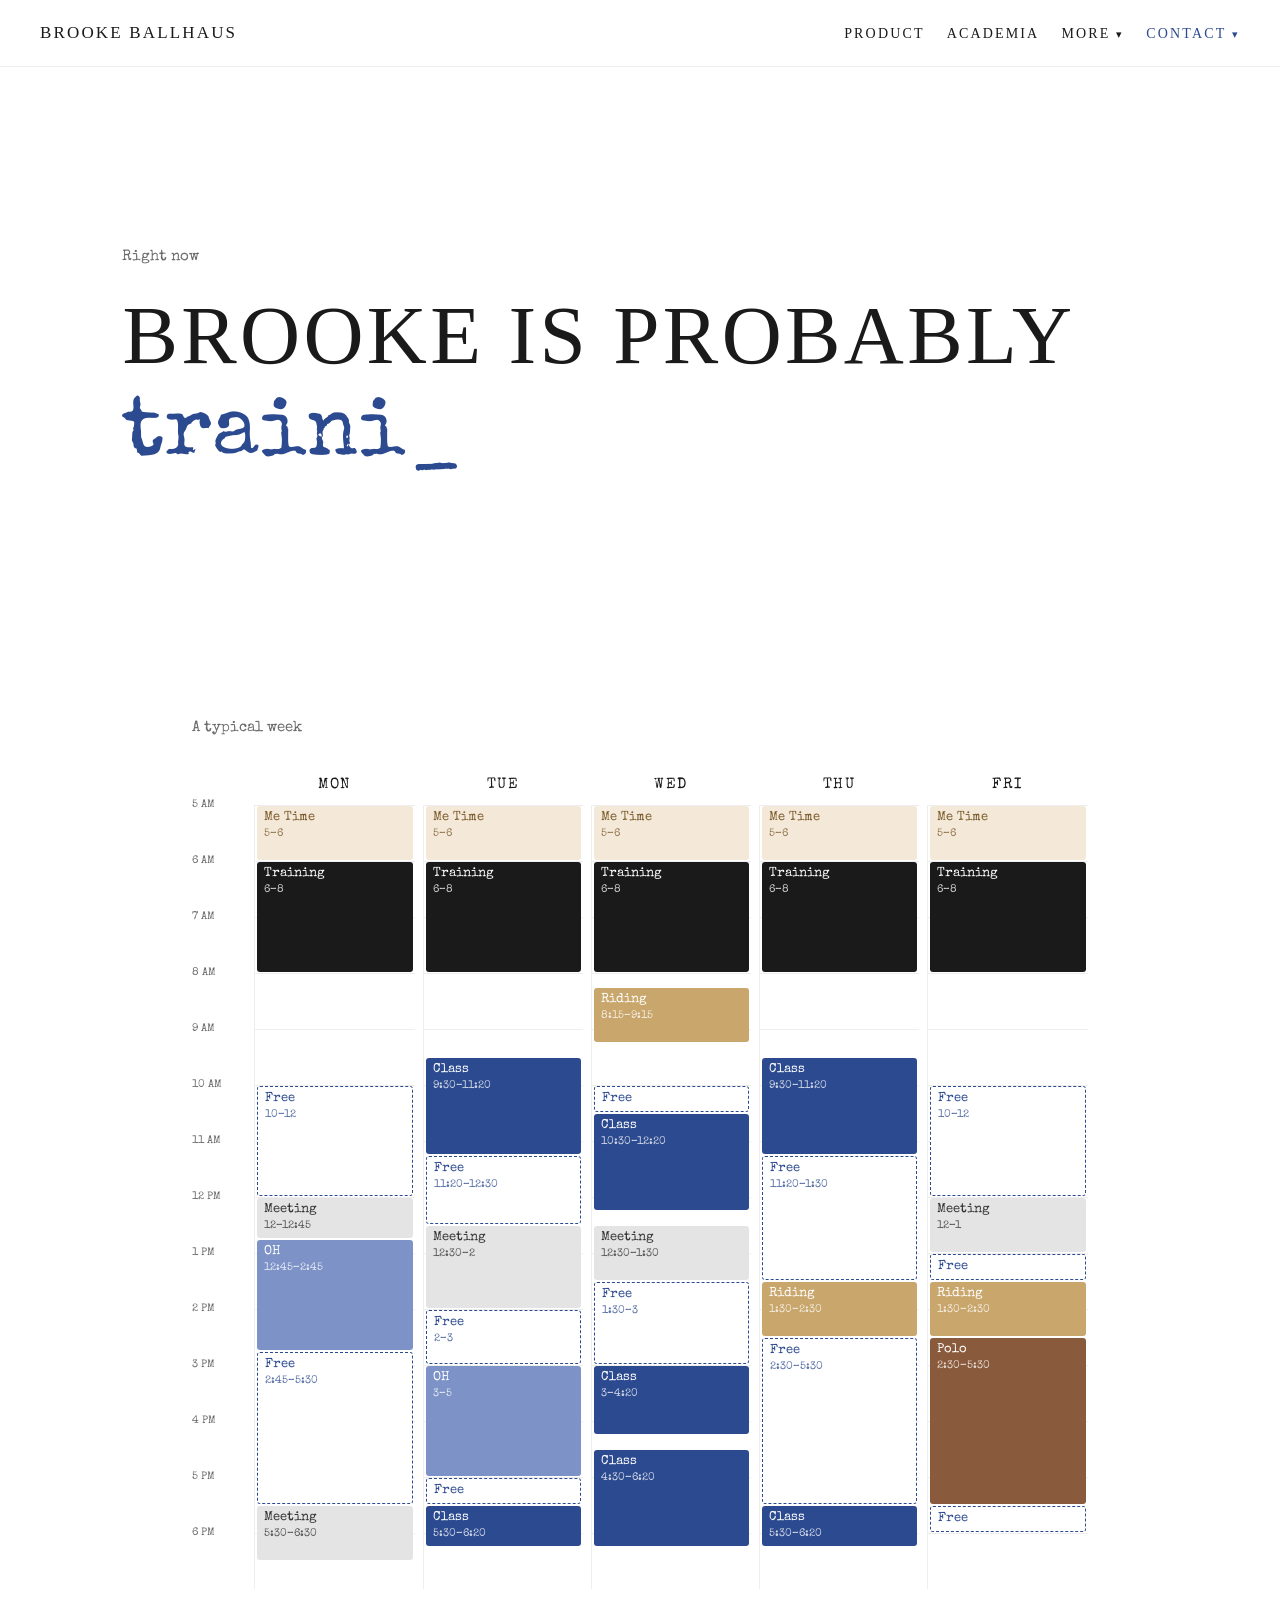
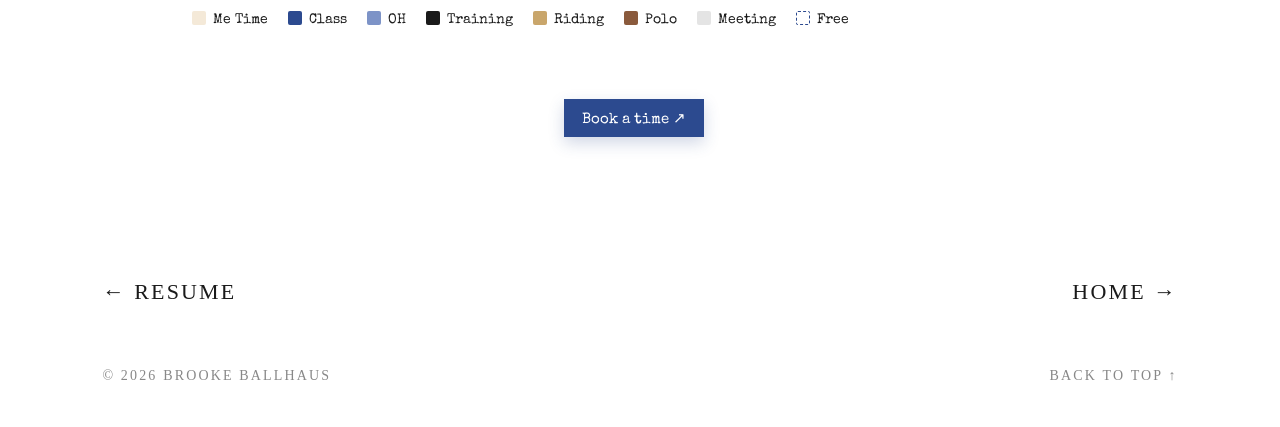
==== commit 8c41d047: "Calendar: Me Time block" ====
--- a/public/calendar.html
+++ b/public/calendar.html
@@ -25,7 +25,7 @@
 <header class="top bar"><a class="brand" href="index.html">Brooke Ballhaus</a><nav><a href="products.html">Product</a><a href="research.html">Academia</a><div class="dd"><button type="button" aria-expanded="false">More <span class="car">▾</span></button><div class="menu"><a href="showjumping.html">Showjumping</a><a href="polo.html">Polo</a><a href="triathlon.html">Triathlon</a><a href="thoughts.html">Thoughts</a></div></div><div class="dd"><button type="button" aria-expanded="false" aria-current="page">Contact <span class="car">▾</span></button><div class="menu"><a href="resume.html">Resume</a><a href="index.html#sing">Quick Links</a><a href="index.html#contact">Send a Note</a><a href="calendar.html" aria-current="page">My Calendar</a></div></div></nav></header>
 <script>document.querySelectorAll('.top .dd>button').forEach(b=>b.addEventListener('click',e=>{const d=b.parentNode,o=!d.classList.contains('open');document.querySelectorAll('.top .dd.open').forEach(x=>{x.classList.remove('open');x.firstChild.setAttribute('aria-expanded','false')});if(o){d.classList.add('open');b.setAttribute('aria-expanded','true')}e.stopPropagation()}));document.addEventListener('click',()=>document.querySelectorAll('.top .dd.open').forEach(x=>{x.classList.remove('open');x.firstChild.setAttribute('aria-expanded','false')}));document.querySelectorAll('.top .menu a').forEach(a=>a.addEventListener('click',()=>{const d=a.closest('.dd');d&&d.classList.remove('open')}))</script>
 <section class="probably"><p class="label">Right now</p><h1>Brooke is probably<br><span class="doing" data-words="training|riding|teaching CS|working on big problems|working on small problems|playing piano|doing yoga|riding her bike|running|swimming|showjumping|playing polo|building Rooted">training</span><span class="caret">_</span></h1></section>
-<section class="calwrap"><p class="label">A typical week</p><div class="wk" style="--rows:56"><div class="wk-hrs"><span style="grid-row:1">5 AM</span><span style="grid-row:5">6 AM</span><span style="grid-row:9">7 AM</span><span style="grid-row:13">8 AM</span><span style="grid-row:17">9 AM</span><span style="grid-row:21">10 AM</span><span style="grid-row:25">11 AM</span><span style="grid-row:29">12 PM</span><span style="grid-row:33">1 PM</span><span style="grid-row:37">2 PM</span><span style="grid-row:41">3 PM</span><span style="grid-row:45">4 PM</span><span style="grid-row:49">5 PM</span><span style="grid-row:53">6 PM</span></div><div class="wk-day"><p class="wk-dn">Mon</p><div class="wk-col"><div class="ev ev-meeting" style="grid-row:1/5"><b>Meeting</b><span>5–6</span></div><div class="ev ev-training" style="grid-row:5/13"><b>Training</b><span>6–8</span></div><div class="ev ev-free" style="grid-row:21/29"><b>Free</b><span>10–12</span></div><div class="ev ev-meeting" style="grid-row:29/32"><b>Meeting</b><span>12–12:45</span></div><div class="ev ev-oh" style="grid-row:32/40"><b>OH</b><span>12:45–2:45</span></div><div class="ev ev-free" style="grid-row:40/51"><b>Free</b><span>2:45–5:30</span></div><div class="ev ev-meeting" style="grid-row:51/55"><b>Meeting</b><span>5:30–6:30</span></div></div></div><div class="wk-day"><p class="wk-dn">Tue</p><div class="wk-col"><div class="ev ev-meeting" style="grid-row:1/5"><b>Meeting</b><span>5–6</span></div><div class="ev ev-training" style="grid-row:5/13"><b>Training</b><span>6–8</span></div><div class="ev ev-class" style="grid-row:19/26"><b>Class</b><span>9:30–11:20</span></div><div class="ev ev-free" style="grid-row:26/31"><b>Free</b><span>11:20–12:30</span></div><div class="ev ev-meeting" style="grid-row:31/37"><b>Meeting</b><span>12:30–2</span></div><div class="ev ev-free" style="grid-row:37/41"><b>Free</b><span>2–3</span></div><div class="ev ev-oh" style="grid-row:41/49"><b>OH</b><span>3–5</span></div><div class="ev ev-free short" style="grid-row:49/51"><b>Free</b><span>5–5:30</span></div><div class="ev ev-class" style="grid-row:51/54"><b>Class</b><span>5:30–6:20</span></div></div></div><div class="wk-day"><p class="wk-dn">Wed</p><div class="wk-col"><div class="ev ev-meeting" style="grid-row:1/5"><b>Meeting</b><span>5–6</span></div><div class="ev ev-training" style="grid-row:5/13"><b>Training</b><span>6–8</span></div><div class="ev ev-riding" style="grid-row:14/18"><b>Riding</b><span>8:15–9:15</span></div><div class="ev ev-free short" style="grid-row:21/23"><b>Free</b><span>10–10:30</span></div><div class="ev ev-class" style="grid-row:23/30"><b>Class</b><span>10:30–12:20</span></div><div class="ev ev-meeting" style="grid-row:31/35"><b>Meeting</b><span>12:30–1:30</span></div><div class="ev ev-free" style="grid-row:35/41"><b>Free</b><span>1:30–3</span></div><div class="ev ev-class" style="grid-row:41/46"><b>Class</b><span>3–4:20</span></div><div class="ev ev-class" style="grid-row:47/54"><b>Class</b><span>4:30–6:20</span></div></div></div><div class="wk-day"><p class="wk-dn">Thu</p><div class="wk-col"><div class="ev ev-meeting" style="grid-row:1/5"><b>Meeting</b><span>5–6</span></div><div class="ev ev-training" style="grid-row:5/13"><b>Training</b><span>6–8</span></div><div class="ev ev-class" style="grid-row:19/26"><b>Class</b><span>9:30–11:20</span></div><div class="ev ev-free" style="grid-row:26/35"><b>Free</b><span>11:20–1:30</span></div><div class="ev ev-riding" style="grid-row:35/39"><b>Riding</b><span>1:30–2:30</span></div><div class="ev ev-free" style="grid-row:39/51"><b>Free</b><span>2:30–5:30</span></div><div class="ev ev-class" style="grid-row:51/54"><b>Class</b><span>5:30–6:20</span></div></div></div><div class="wk-day"><p class="wk-dn">Fri</p><div class="wk-col"><div class="ev ev-meeting" style="grid-row:1/5"><b>Meeting</b><span>5–6</span></div><div class="ev ev-training" style="grid-row:5/13"><b>Training</b><span>6–8</span></div><div class="ev ev-free" style="grid-row:21/29"><b>Free</b><span>10–12</span></div><div class="ev ev-meeting" style="grid-row:29/33"><b>Meeting</b><span>12–1</span></div><div class="ev ev-free short" style="grid-row:33/35"><b>Free</b><span>1–1:30</span></div><div class="ev ev-riding" style="grid-row:35/39"><b>Riding</b><span>1:30–2:30</span></div><div class="ev ev-polo" style="grid-row:39/51"><b>Polo</b><span>2:30–5:30</span></div><div class="ev ev-free short" style="grid-row:51/53"><b>Free</b><span>5:30–6</span></div></div></div></div><ul class="wk-key"><li><i class="ev-class"></i>Class</li><li><i class="ev-oh"></i>OH</li><li><i class="ev-training"></i>Training</li><li><i class="ev-riding"></i>Riding</li><li><i class="ev-polo"></i>Polo</li><li><i class="ev-meeting"></i>Meeting</li><li><i class="ev-free"></i>Free</li></ul><p class="cv-dl"><a class="btn" href="mailto:ballhaus@stanford.edu?subject=Finding%20a%20time%20to%20meet">Book a time ↗</a></p></section>
+<section class="calwrap"><p class="label">A typical week</p><div class="wk" style="--rows:56"><div class="wk-hrs"><span style="grid-row:1">5 AM</span><span style="grid-row:5">6 AM</span><span style="grid-row:9">7 AM</span><span style="grid-row:13">8 AM</span><span style="grid-row:17">9 AM</span><span style="grid-row:21">10 AM</span><span style="grid-row:25">11 AM</span><span style="grid-row:29">12 PM</span><span style="grid-row:33">1 PM</span><span style="grid-row:37">2 PM</span><span style="grid-row:41">3 PM</span><span style="grid-row:45">4 PM</span><span style="grid-row:49">5 PM</span><span style="grid-row:53">6 PM</span></div><div class="wk-day"><p class="wk-dn">Mon</p><div class="wk-col"><div class="ev ev-metime" style="grid-row:1/5"><b>Me Time</b><span>5–6</span></div><div class="ev ev-training" style="grid-row:5/13"><b>Training</b><span>6–8</span></div><div class="ev ev-free" style="grid-row:21/29"><b>Free</b><span>10–12</span></div><div class="ev ev-meeting" style="grid-row:29/32"><b>Meeting</b><span>12–12:45</span></div><div class="ev ev-oh" style="grid-row:32/40"><b>OH</b><span>12:45–2:45</span></div><div class="ev ev-free" style="grid-row:40/51"><b>Free</b><span>2:45–5:30</span></div><div class="ev ev-meeting" style="grid-row:51/55"><b>Meeting</b><span>5:30–6:30</span></div></div></div><div class="wk-day"><p class="wk-dn">Tue</p><div class="wk-col"><div class="ev ev-metime" style="grid-row:1/5"><b>Me Time</b><span>5–6</span></div><div class="ev ev-training" style="grid-row:5/13"><b>Training</b><span>6–8</span></div><div class="ev ev-class" style="grid-row:19/26"><b>Class</b><span>9:30–11:20</span></div><div class="ev ev-free" style="grid-row:26/31"><b>Free</b><span>11:20–12:30</span></div><div class="ev ev-meeting" style="grid-row:31/37"><b>Meeting</b><span>12:30–2</span></div><div class="ev ev-free" style="grid-row:37/41"><b>Free</b><span>2–3</span></div><div class="ev ev-oh" style="grid-row:41/49"><b>OH</b><span>3–5</span></div><div class="ev ev-free short" style="grid-row:49/51"><b>Free</b><span>5–5:30</span></div><div class="ev ev-class" style="grid-row:51/54"><b>Class</b><span>5:30–6:20</span></div></div></div><div class="wk-day"><p class="wk-dn">Wed</p><div class="wk-col"><div class="ev ev-metime" style="grid-row:1/5"><b>Me Time</b><span>5–6</span></div><div class="ev ev-training" style="grid-row:5/13"><b>Training</b><span>6–8</span></div><div class="ev ev-riding" style="grid-row:14/18"><b>Riding</b><span>8:15–9:15</span></div><div class="ev ev-free short" style="grid-row:21/23"><b>Free</b><span>10–10:30</span></div><div class="ev ev-class" style="grid-row:23/30"><b>Class</b><span>10:30–12:20</span></div><div class="ev ev-meeting" style="grid-row:31/35"><b>Meeting</b><span>12:30–1:30</span></div><div class="ev ev-free" style="grid-row:35/41"><b>Free</b><span>1:30–3</span></div><div class="ev ev-class" style="grid-row:41/46"><b>Class</b><span>3–4:20</span></div><div class="ev ev-class" style="grid-row:47/54"><b>Class</b><span>4:30–6:20</span></div></div></div><div class="wk-day"><p class="wk-dn">Thu</p><div class="wk-col"><div class="ev ev-metime" style="grid-row:1/5"><b>Me Time</b><span>5–6</span></div><div class="ev ev-training" style="grid-row:5/13"><b>Training</b><span>6–8</span></div><div class="ev ev-class" style="grid-row:19/26"><b>Class</b><span>9:30–11:20</span></div><div class="ev ev-free" style="grid-row:26/35"><b>Free</b><span>11:20–1:30</span></div><div class="ev ev-riding" style="grid-row:35/39"><b>Riding</b><span>1:30–2:30</span></div><div class="ev ev-free" style="grid-row:39/51"><b>Free</b><span>2:30–5:30</span></div><div class="ev ev-class" style="grid-row:51/54"><b>Class</b><span>5:30–6:20</span></div></div></div><div class="wk-day"><p class="wk-dn">Fri</p><div class="wk-col"><div class="ev ev-metime" style="grid-row:1/5"><b>Me Time</b><span>5–6</span></div><div class="ev ev-training" style="grid-row:5/13"><b>Training</b><span>6–8</span></div><div class="ev ev-free" style="grid-row:21/29"><b>Free</b><span>10–12</span></div><div class="ev ev-meeting" style="grid-row:29/33"><b>Meeting</b><span>12–1</span></div><div class="ev ev-free short" style="grid-row:33/35"><b>Free</b><span>1–1:30</span></div><div class="ev ev-riding" style="grid-row:35/39"><b>Riding</b><span>1:30–2:30</span></div><div class="ev ev-polo" style="grid-row:39/51"><b>Polo</b><span>2:30–5:30</span></div><div class="ev ev-free short" style="grid-row:51/53"><b>Free</b><span>5:30–6</span></div></div></div></div><ul class="wk-key"><li><i class="ev-metime"></i>Me Time</li><li><i class="ev-class"></i>Class</li><li><i class="ev-oh"></i>OH</li><li><i class="ev-training"></i>Training</li><li><i class="ev-riding"></i>Riding</li><li><i class="ev-polo"></i>Polo</li><li><i class="ev-meeting"></i>Meeting</li><li><i class="ev-free"></i>Free</li></ul><p class="cv-dl"><a class="btn" href="mailto:ballhaus@stanford.edu?subject=Finding%20a%20time%20to%20meet">Book a time ↗</a></p></section>
 <script>(()=>{const el=document.querySelector('.doing');if(!el)return;const W=el.dataset.words.split('|');let i=0;
 if(matchMedia('(prefers-reduced-motion: reduce)').matches)return;
 const sleep=t=>new Promise(r=>setTimeout(r,t));
--- a/public/site.css
+++ b/public/site.css
@@ -245,3 +245,4 @@
 @media(max-width:760px){.wk{grid-template-columns:34px repeat(5,1fr);gap:0 3px}.ev{padding:2px 3px}.ev span{display:none}.ev b{font-size:10px}}
 .wk-col{background:linear-gradient(#eee 1px,transparent 1px) 0 0/100% 56px}
 .ev.short{flex-direction:row;gap:6px;align-items:center;padding-top:1px;padding-bottom:1px}.ev.short span{display:none}
+.ev-metime{background:#f4e9d8;color:#7a5a2c}
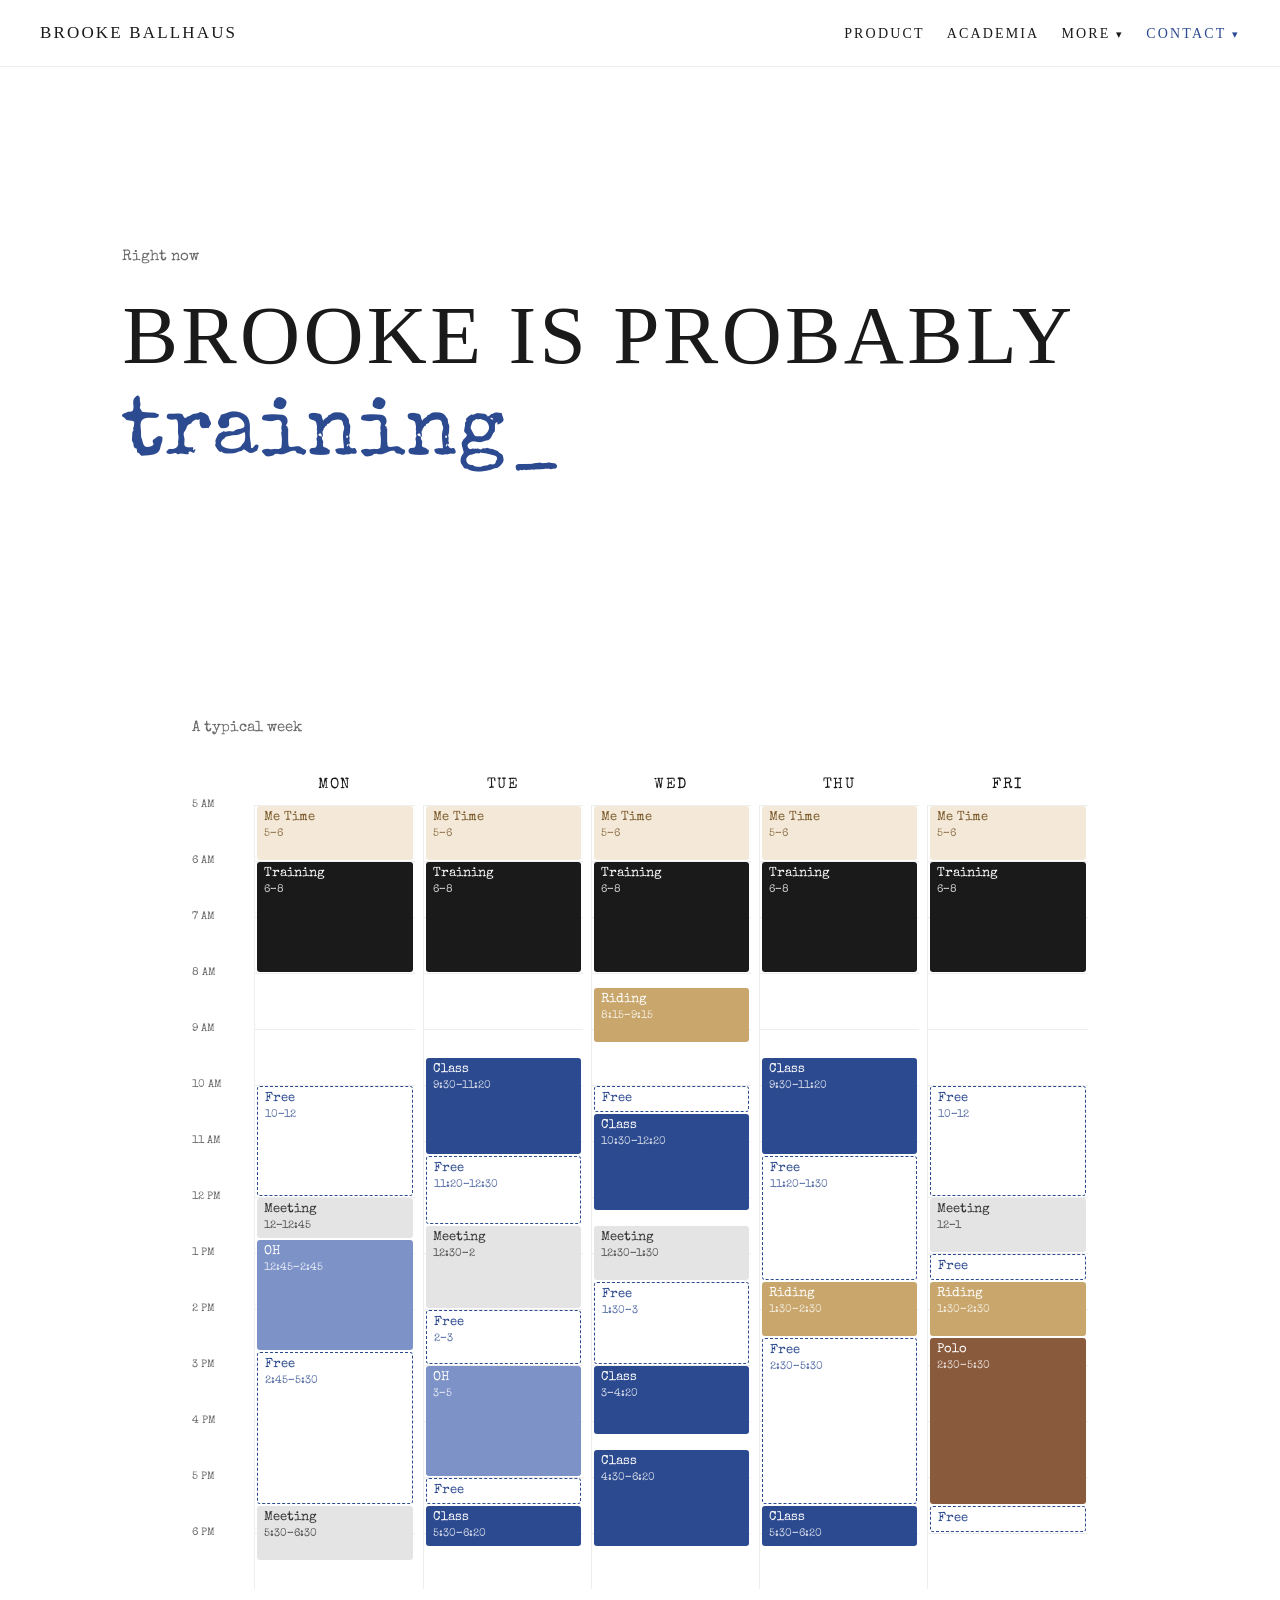
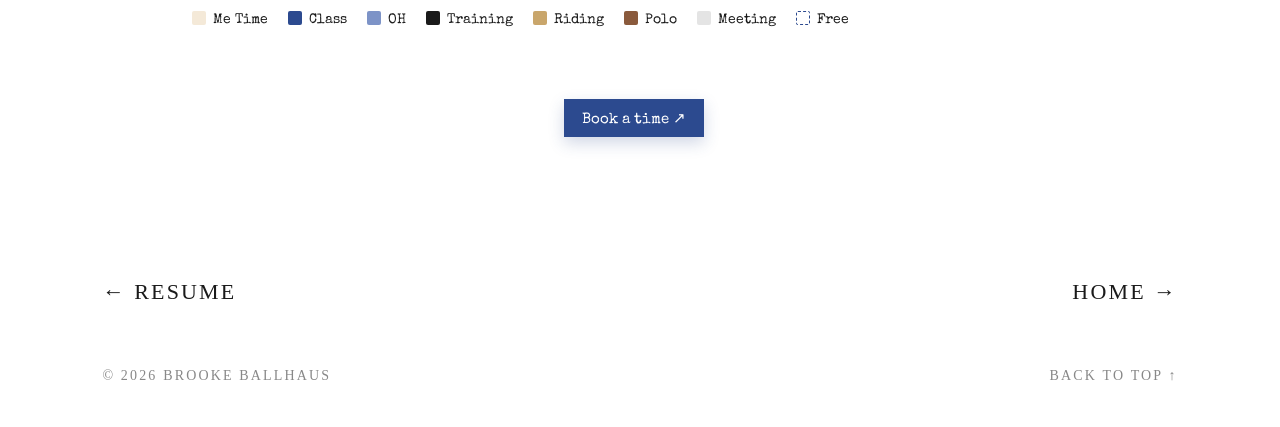
==== commit e8b90cc2: "Calendar: Calendly link" ====
--- a/public/calendar.html
+++ b/public/calendar.html
@@ -25,7 +25,7 @@
 <header class="top bar"><a class="brand" href="index.html">Brooke Ballhaus</a><nav><a href="products.html">Product</a><a href="research.html">Academia</a><div class="dd"><button type="button" aria-expanded="false">More <span class="car">▾</span></button><div class="menu"><a href="showjumping.html">Showjumping</a><a href="polo.html">Polo</a><a href="triathlon.html">Triathlon</a><a href="thoughts.html">Thoughts</a></div></div><div class="dd"><button type="button" aria-expanded="false" aria-current="page">Contact <span class="car">▾</span></button><div class="menu"><a href="resume.html">Resume</a><a href="index.html#sing">Quick Links</a><a href="index.html#contact">Send a Note</a><a href="calendar.html" aria-current="page">My Calendar</a></div></div></nav></header>
 <script>document.querySelectorAll('.top .dd>button').forEach(b=>b.addEventListener('click',e=>{const d=b.parentNode,o=!d.classList.contains('open');document.querySelectorAll('.top .dd.open').forEach(x=>{x.classList.remove('open');x.firstChild.setAttribute('aria-expanded','false')});if(o){d.classList.add('open');b.setAttribute('aria-expanded','true')}e.stopPropagation()}));document.addEventListener('click',()=>document.querySelectorAll('.top .dd.open').forEach(x=>{x.classList.remove('open');x.firstChild.setAttribute('aria-expanded','false')}));document.querySelectorAll('.top .menu a').forEach(a=>a.addEventListener('click',()=>{const d=a.closest('.dd');d&&d.classList.remove('open')}))</script>
 <section class="probably"><p class="label">Right now</p><h1>Brooke is probably<br><span class="doing" data-words="training|riding|teaching CS|working on big problems|working on small problems|playing piano|doing yoga|riding her bike|running|swimming|showjumping|playing polo|building Rooted">training</span><span class="caret">_</span></h1></section>
-<section class="calwrap"><p class="label">A typical week</p><div class="wk" style="--rows:56"><div class="wk-hrs"><span style="grid-row:1">5 AM</span><span style="grid-row:5">6 AM</span><span style="grid-row:9">7 AM</span><span style="grid-row:13">8 AM</span><span style="grid-row:17">9 AM</span><span style="grid-row:21">10 AM</span><span style="grid-row:25">11 AM</span><span style="grid-row:29">12 PM</span><span style="grid-row:33">1 PM</span><span style="grid-row:37">2 PM</span><span style="grid-row:41">3 PM</span><span style="grid-row:45">4 PM</span><span style="grid-row:49">5 PM</span><span style="grid-row:53">6 PM</span></div><div class="wk-day"><p class="wk-dn">Mon</p><div class="wk-col"><div class="ev ev-metime" style="grid-row:1/5"><b>Me Time</b><span>5–6</span></div><div class="ev ev-training" style="grid-row:5/13"><b>Training</b><span>6–8</span></div><div class="ev ev-free" style="grid-row:21/29"><b>Free</b><span>10–12</span></div><div class="ev ev-meeting" style="grid-row:29/32"><b>Meeting</b><span>12–12:45</span></div><div class="ev ev-oh" style="grid-row:32/40"><b>OH</b><span>12:45–2:45</span></div><div class="ev ev-free" style="grid-row:40/51"><b>Free</b><span>2:45–5:30</span></div><div class="ev ev-meeting" style="grid-row:51/55"><b>Meeting</b><span>5:30–6:30</span></div></div></div><div class="wk-day"><p class="wk-dn">Tue</p><div class="wk-col"><div class="ev ev-metime" style="grid-row:1/5"><b>Me Time</b><span>5–6</span></div><div class="ev ev-training" style="grid-row:5/13"><b>Training</b><span>6–8</span></div><div class="ev ev-class" style="grid-row:19/26"><b>Class</b><span>9:30–11:20</span></div><div class="ev ev-free" style="grid-row:26/31"><b>Free</b><span>11:20–12:30</span></div><div class="ev ev-meeting" style="grid-row:31/37"><b>Meeting</b><span>12:30–2</span></div><div class="ev ev-free" style="grid-row:37/41"><b>Free</b><span>2–3</span></div><div class="ev ev-oh" style="grid-row:41/49"><b>OH</b><span>3–5</span></div><div class="ev ev-free short" style="grid-row:49/51"><b>Free</b><span>5–5:30</span></div><div class="ev ev-class" style="grid-row:51/54"><b>Class</b><span>5:30–6:20</span></div></div></div><div class="wk-day"><p class="wk-dn">Wed</p><div class="wk-col"><div class="ev ev-metime" style="grid-row:1/5"><b>Me Time</b><span>5–6</span></div><div class="ev ev-training" style="grid-row:5/13"><b>Training</b><span>6–8</span></div><div class="ev ev-riding" style="grid-row:14/18"><b>Riding</b><span>8:15–9:15</span></div><div class="ev ev-free short" style="grid-row:21/23"><b>Free</b><span>10–10:30</span></div><div class="ev ev-class" style="grid-row:23/30"><b>Class</b><span>10:30–12:20</span></div><div class="ev ev-meeting" style="grid-row:31/35"><b>Meeting</b><span>12:30–1:30</span></div><div class="ev ev-free" style="grid-row:35/41"><b>Free</b><span>1:30–3</span></div><div class="ev ev-class" style="grid-row:41/46"><b>Class</b><span>3–4:20</span></div><div class="ev ev-class" style="grid-row:47/54"><b>Class</b><span>4:30–6:20</span></div></div></div><div class="wk-day"><p class="wk-dn">Thu</p><div class="wk-col"><div class="ev ev-metime" style="grid-row:1/5"><b>Me Time</b><span>5–6</span></div><div class="ev ev-training" style="grid-row:5/13"><b>Training</b><span>6–8</span></div><div class="ev ev-class" style="grid-row:19/26"><b>Class</b><span>9:30–11:20</span></div><div class="ev ev-free" style="grid-row:26/35"><b>Free</b><span>11:20–1:30</span></div><div class="ev ev-riding" style="grid-row:35/39"><b>Riding</b><span>1:30–2:30</span></div><div class="ev ev-free" style="grid-row:39/51"><b>Free</b><span>2:30–5:30</span></div><div class="ev ev-class" style="grid-row:51/54"><b>Class</b><span>5:30–6:20</span></div></div></div><div class="wk-day"><p class="wk-dn">Fri</p><div class="wk-col"><div class="ev ev-metime" style="grid-row:1/5"><b>Me Time</b><span>5–6</span></div><div class="ev ev-training" style="grid-row:5/13"><b>Training</b><span>6–8</span></div><div class="ev ev-free" style="grid-row:21/29"><b>Free</b><span>10–12</span></div><div class="ev ev-meeting" style="grid-row:29/33"><b>Meeting</b><span>12–1</span></div><div class="ev ev-free short" style="grid-row:33/35"><b>Free</b><span>1–1:30</span></div><div class="ev ev-riding" style="grid-row:35/39"><b>Riding</b><span>1:30–2:30</span></div><div class="ev ev-polo" style="grid-row:39/51"><b>Polo</b><span>2:30–5:30</span></div><div class="ev ev-free short" style="grid-row:51/53"><b>Free</b><span>5:30–6</span></div></div></div></div><ul class="wk-key"><li><i class="ev-metime"></i>Me Time</li><li><i class="ev-class"></i>Class</li><li><i class="ev-oh"></i>OH</li><li><i class="ev-training"></i>Training</li><li><i class="ev-riding"></i>Riding</li><li><i class="ev-polo"></i>Polo</li><li><i class="ev-meeting"></i>Meeting</li><li><i class="ev-free"></i>Free</li></ul><p class="cv-dl"><a class="btn" href="mailto:ballhaus@stanford.edu?subject=Finding%20a%20time%20to%20meet">Book a time ↗</a></p></section>
+<section class="calwrap"><p class="label">A typical week</p><div class="wk" style="--rows:56"><div class="wk-hrs"><span style="grid-row:1">5 AM</span><span style="grid-row:5">6 AM</span><span style="grid-row:9">7 AM</span><span style="grid-row:13">8 AM</span><span style="grid-row:17">9 AM</span><span style="grid-row:21">10 AM</span><span style="grid-row:25">11 AM</span><span style="grid-row:29">12 PM</span><span style="grid-row:33">1 PM</span><span style="grid-row:37">2 PM</span><span style="grid-row:41">3 PM</span><span style="grid-row:45">4 PM</span><span style="grid-row:49">5 PM</span><span style="grid-row:53">6 PM</span></div><div class="wk-day"><p class="wk-dn">Mon</p><div class="wk-col"><div class="ev ev-metime" style="grid-row:1/5"><b>Me Time</b><span>5–6</span></div><div class="ev ev-training" style="grid-row:5/13"><b>Training</b><span>6–8</span></div><div class="ev ev-free" style="grid-row:21/29"><b>Free</b><span>10–12</span></div><div class="ev ev-meeting" style="grid-row:29/32"><b>Meeting</b><span>12–12:45</span></div><div class="ev ev-oh" style="grid-row:32/40"><b>OH</b><span>12:45–2:45</span></div><div class="ev ev-free" style="grid-row:40/51"><b>Free</b><span>2:45–5:30</span></div><div class="ev ev-meeting" style="grid-row:51/55"><b>Meeting</b><span>5:30–6:30</span></div></div></div><div class="wk-day"><p class="wk-dn">Tue</p><div class="wk-col"><div class="ev ev-metime" style="grid-row:1/5"><b>Me Time</b><span>5–6</span></div><div class="ev ev-training" style="grid-row:5/13"><b>Training</b><span>6–8</span></div><div class="ev ev-class" style="grid-row:19/26"><b>Class</b><span>9:30–11:20</span></div><div class="ev ev-free" style="grid-row:26/31"><b>Free</b><span>11:20–12:30</span></div><div class="ev ev-meeting" style="grid-row:31/37"><b>Meeting</b><span>12:30–2</span></div><div class="ev ev-free" style="grid-row:37/41"><b>Free</b><span>2–3</span></div><div class="ev ev-oh" style="grid-row:41/49"><b>OH</b><span>3–5</span></div><div class="ev ev-free short" style="grid-row:49/51"><b>Free</b><span>5–5:30</span></div><div class="ev ev-class" style="grid-row:51/54"><b>Class</b><span>5:30–6:20</span></div></div></div><div class="wk-day"><p class="wk-dn">Wed</p><div class="wk-col"><div class="ev ev-metime" style="grid-row:1/5"><b>Me Time</b><span>5–6</span></div><div class="ev ev-training" style="grid-row:5/13"><b>Training</b><span>6–8</span></div><div class="ev ev-riding" style="grid-row:14/18"><b>Riding</b><span>8:15–9:15</span></div><div class="ev ev-free short" style="grid-row:21/23"><b>Free</b><span>10–10:30</span></div><div class="ev ev-class" style="grid-row:23/30"><b>Class</b><span>10:30–12:20</span></div><div class="ev ev-meeting" style="grid-row:31/35"><b>Meeting</b><span>12:30–1:30</span></div><div class="ev ev-free" style="grid-row:35/41"><b>Free</b><span>1:30–3</span></div><div class="ev ev-class" style="grid-row:41/46"><b>Class</b><span>3–4:20</span></div><div class="ev ev-class" style="grid-row:47/54"><b>Class</b><span>4:30–6:20</span></div></div></div><div class="wk-day"><p class="wk-dn">Thu</p><div class="wk-col"><div class="ev ev-metime" style="grid-row:1/5"><b>Me Time</b><span>5–6</span></div><div class="ev ev-training" style="grid-row:5/13"><b>Training</b><span>6–8</span></div><div class="ev ev-class" style="grid-row:19/26"><b>Class</b><span>9:30–11:20</span></div><div class="ev ev-free" style="grid-row:26/35"><b>Free</b><span>11:20–1:30</span></div><div class="ev ev-riding" style="grid-row:35/39"><b>Riding</b><span>1:30–2:30</span></div><div class="ev ev-free" style="grid-row:39/51"><b>Free</b><span>2:30–5:30</span></div><div class="ev ev-class" style="grid-row:51/54"><b>Class</b><span>5:30–6:20</span></div></div></div><div class="wk-day"><p class="wk-dn">Fri</p><div class="wk-col"><div class="ev ev-metime" style="grid-row:1/5"><b>Me Time</b><span>5–6</span></div><div class="ev ev-training" style="grid-row:5/13"><b>Training</b><span>6–8</span></div><div class="ev ev-free" style="grid-row:21/29"><b>Free</b><span>10–12</span></div><div class="ev ev-meeting" style="grid-row:29/33"><b>Meeting</b><span>12–1</span></div><div class="ev ev-free short" style="grid-row:33/35"><b>Free</b><span>1–1:30</span></div><div class="ev ev-riding" style="grid-row:35/39"><b>Riding</b><span>1:30–2:30</span></div><div class="ev ev-polo" style="grid-row:39/51"><b>Polo</b><span>2:30–5:30</span></div><div class="ev ev-free short" style="grid-row:51/53"><b>Free</b><span>5:30–6</span></div></div></div></div><ul class="wk-key"><li><i class="ev-metime"></i>Me Time</li><li><i class="ev-class"></i>Class</li><li><i class="ev-oh"></i>OH</li><li><i class="ev-training"></i>Training</li><li><i class="ev-riding"></i>Riding</li><li><i class="ev-polo"></i>Polo</li><li><i class="ev-meeting"></i>Meeting</li><li><i class="ev-free"></i>Free</li></ul><p class="cv-dl"><a class="btn" href="https://calendly.com/brookeballhaus/30min">Book a time ↗</a></p></section>
 <script>(()=>{const el=document.querySelector('.doing');if(!el)return;const W=el.dataset.words.split('|');let i=0;
 if(matchMedia('(prefers-reduced-motion: reduce)').matches)return;
 const sleep=t=>new Promise(r=>setTimeout(r,t));
